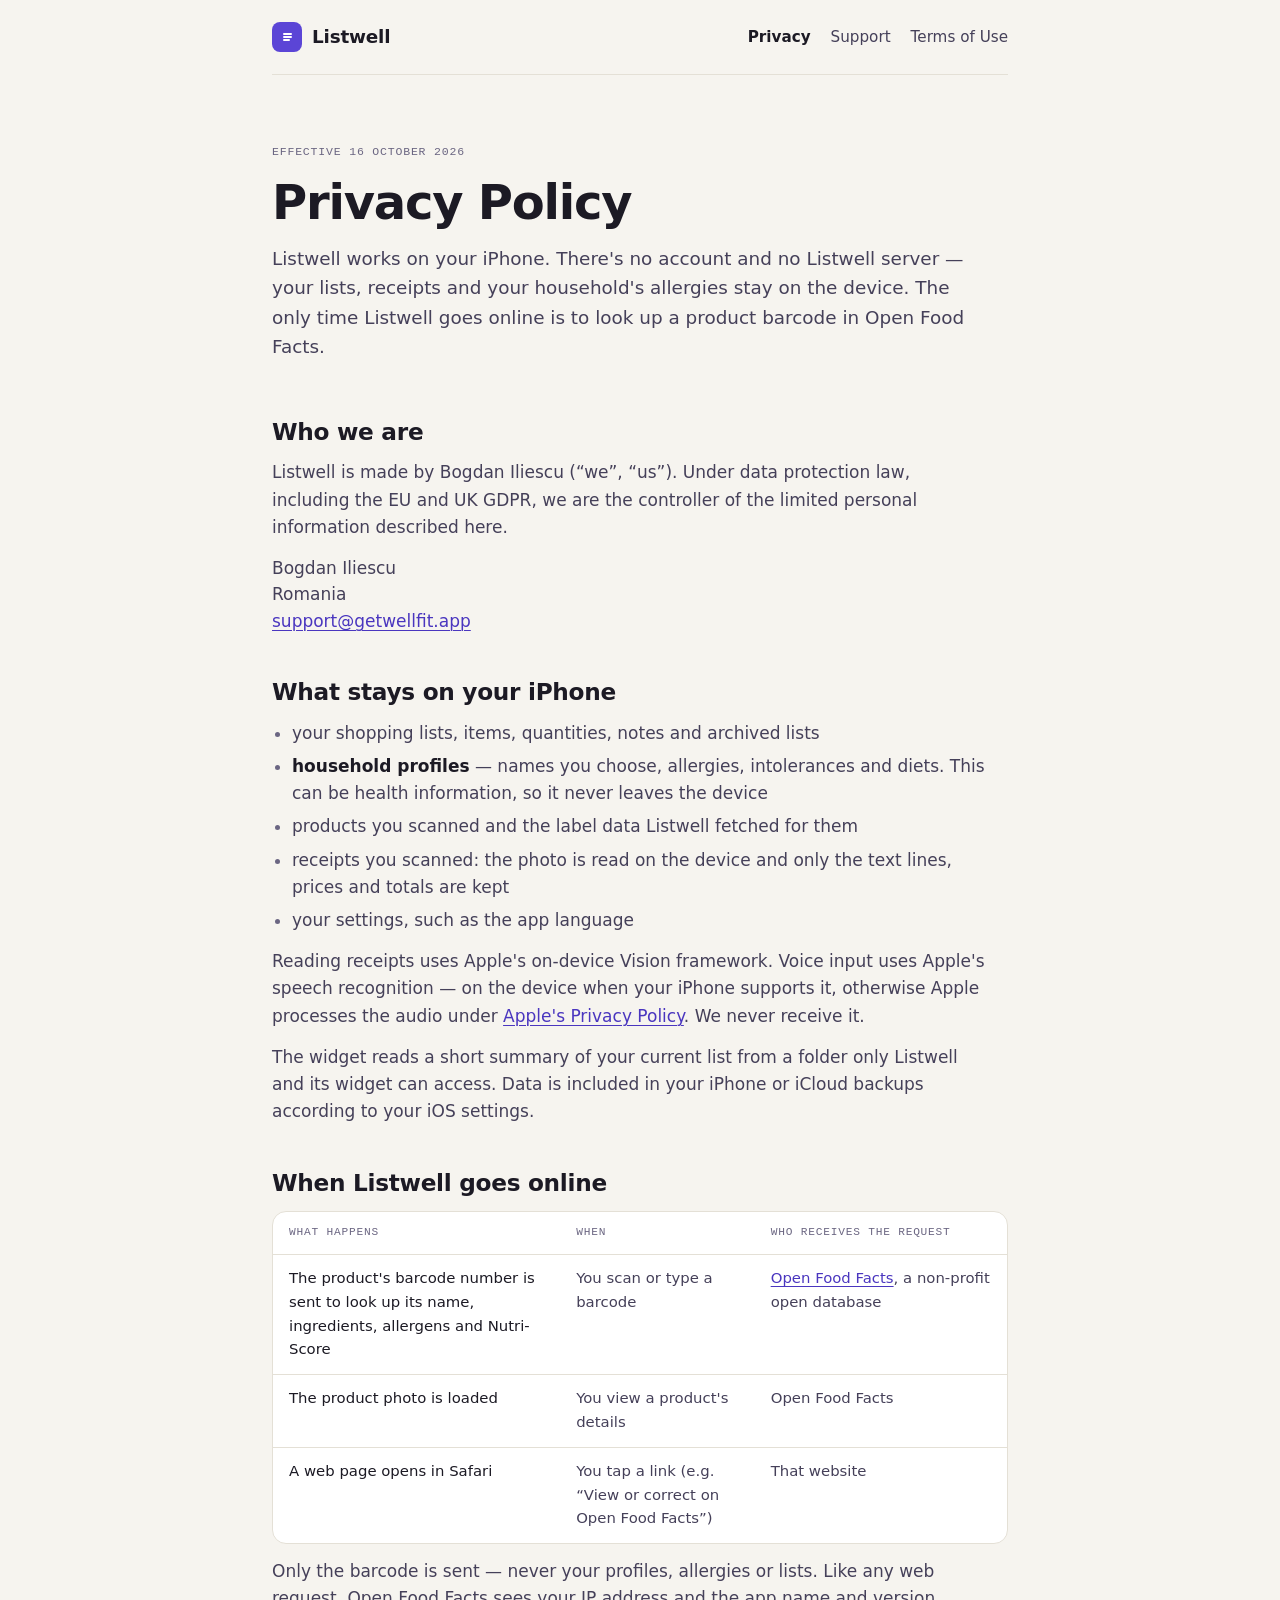
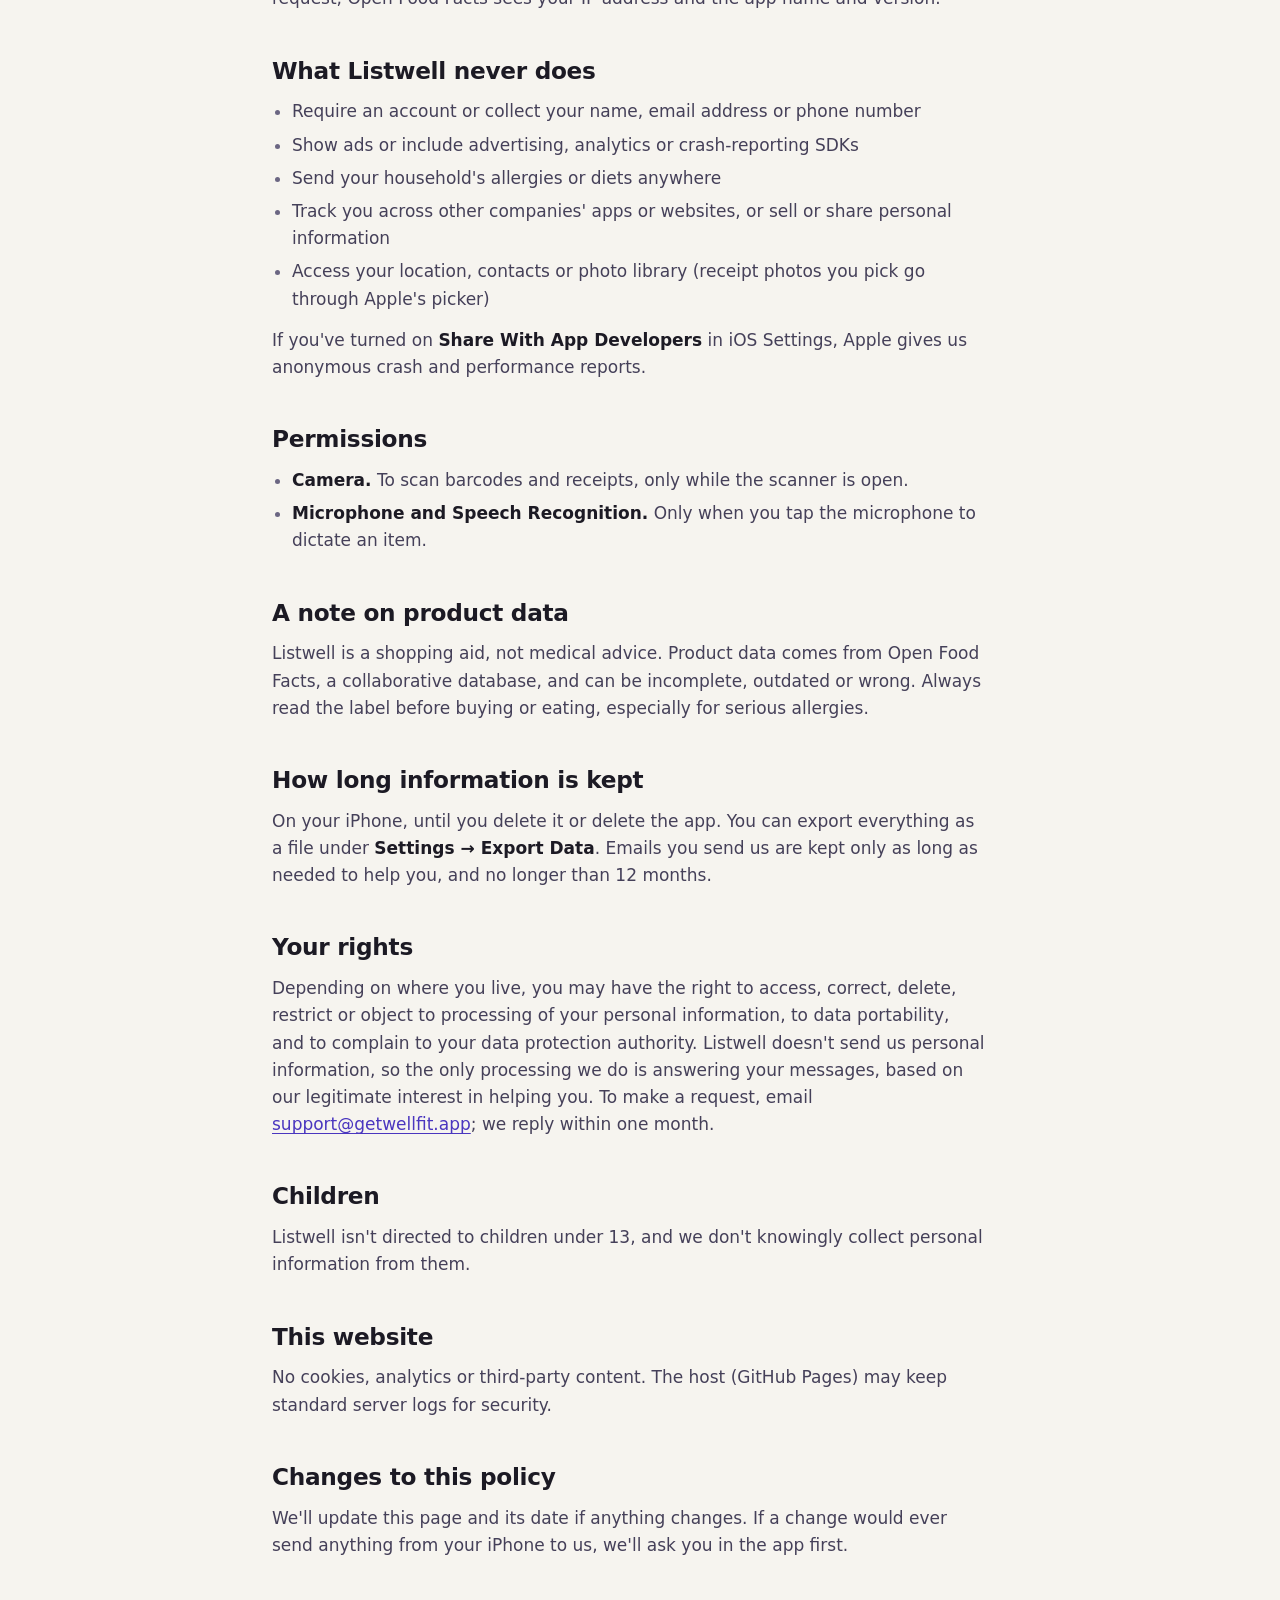
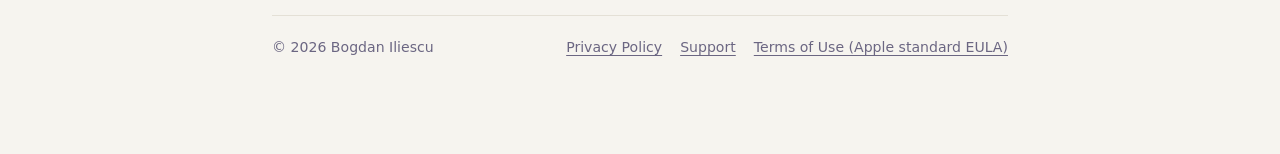
==== privacy.html @ f2dddb61 "Listwell privacy policy, support and landing pages Co-Authored-By: Claude Opus 5.5 <noreply@anthropi" ====
<!doctype html>
<html lang="en">
<head>
  <meta charset="utf-8">
  <meta name="viewport" content="width=device-width, initial-scale=1">
  <title>Listwell Privacy Policy</title>
  <meta name="description" content="Listwell keeps your lists and your household's allergies on your iPhone. No account, no server, no tracking.">
  <link rel="stylesheet" href="style.css">
</head>
<body>
<div class="page">

  <header class="topbar">
    <a class="brand" href="index.html">
      <span class="brand-mark" aria-hidden="true"><svg width="16" height="16" viewBox="0 0 16 16"><path d="M5 5h7M5 8h7M5 11h5" stroke="currentColor" stroke-width="2" stroke-linecap="round"/></svg></span>
      <span class="brand-name">Listwell</span>
    </a>
    <nav class="nav" aria-label="Site">
      <a href="privacy.html" aria-current="page">Privacy</a><a href="support.html">Support</a>
      <a href="https://www.apple.com/legal/internet-services/itunes/dev/stdeula/">Terms of Use</a>
    </nav>
  </header>

  <div class="intro">
    <span class="label">Effective 16 October 2026</span>
    <h1>Privacy Policy</h1>
    <p class="lede">Listwell works on your iPhone. There's no account and no Listwell server — your lists, receipts and your household's allergies stay on the device. The only time Listwell goes online is to look up a product barcode in Open Food Facts.</p>
  </div>

  <main class="doc">
    <section id="who">
      <h2>Who we are</h2>
      <p>Listwell is made by Bogdan Iliescu (“we”, “us”). Under data protection law, including the EU and UK GDPR, we are the controller of the limited personal information described here.</p>
      <address class="address">Bogdan Iliescu<br>Romania<br><a href="mailto:support@getwellfit.app">support@getwellfit.app</a></address>
    </section>

    <section id="on-device">
      <h2>What stays on your iPhone</h2>
      <ul>
        <li>your shopping lists, items, quantities, notes and archived lists</li>
        <li><strong>household profiles</strong> — names you choose, allergies, intolerances and diets. This can be health information, so it never leaves the device</li>
        <li>products you scanned and the label data Listwell fetched for them</li>
        <li>receipts you scanned: the photo is read on the device and only the text lines, prices and totals are kept</li>
        <li>your settings, such as the app language</li>
      </ul>
      <p>Reading receipts uses Apple's on-device Vision framework. Voice input uses Apple's speech recognition — on the device when your iPhone supports it, otherwise Apple processes the audio under <a href="https://www.apple.com/legal/privacy/">Apple's Privacy Policy</a>. We never receive it.</p>
      <p>The widget reads a short summary of your current list from a folder only Listwell and its widget can access. Data is included in your iPhone or iCloud backups according to your iOS settings.</p>
    </section>

    <section id="network">
      <h2>When Listwell goes online</h2>
      <div class="table-wrap">
        <table>
          <thead><tr><th>What happens</th><th>When</th><th>Who receives the request</th></tr></thead>
          <tbody>
            <tr><td>The product's barcode number is sent to look up its name, ingredients, allergens and Nutri-Score</td><td>You scan or type a barcode</td><td><a href="https://world.openfoodfacts.org/privacy">Open Food Facts</a>, a non-profit open database</td></tr>
            <tr><td>The product photo is loaded</td><td>You view a product's details</td><td>Open Food Facts</td></tr>
            <tr><td>A web page opens in Safari</td><td>You tap a link (e.g. “View or correct on Open Food Facts”)</td><td>That website</td></tr>
          </tbody>
        </table>
      </div>
      <p>Only the barcode is sent — never your profiles, allergies or lists. Like any web request, Open Food Facts sees your IP address and the app name and version.</p>
    </section>

    <section id="never">
      <h2>What Listwell never does</h2>
      <ul>
        <li>Require an account or collect your name, email address or phone number</li>
        <li>Show ads or include advertising, analytics or crash-reporting SDKs</li>
        <li>Send your household's allergies or diets anywhere</li>
        <li>Track you across other companies' apps or websites, or sell or share personal information</li>
        <li>Access your location, contacts or photo library (receipt photos you pick go through Apple's picker)</li>
      </ul>
      <p>If you've turned on <span class="path">Share With App Developers</span> in iOS Settings, Apple gives us anonymous crash and performance reports.</p>
    </section>

    <section id="permissions">
      <h2>Permissions</h2>
      <ul>
        <li><strong>Camera.</strong> To scan barcodes and receipts, only while the scanner is open.</li>
        <li><strong>Microphone and Speech Recognition.</strong> Only when you tap the microphone to dictate an item.</li>
      </ul>
    </section>

    <section id="safety">
      <h2>A note on product data</h2>
      <p>Listwell is a shopping aid, not medical advice. Product data comes from Open Food Facts, a collaborative database, and can be incomplete, outdated or wrong. Always read the label before buying or eating, especially for serious allergies.</p>
    </section>

    <section id="retention">
      <h2>How long information is kept</h2>
      <p>On your iPhone, until you delete it or delete the app. You can export everything as a file under <span class="path">Settings → Export Data</span>. Emails you send us are kept only as long as needed to help you, and no longer than 12 months.</p>
    </section>

    <section id="rights">
      <h2>Your rights</h2>
      <p>Depending on where you live, you may have the right to access, correct, delete, restrict or object to processing of your personal information, to data portability, and to complain to your data protection authority. Listwell doesn't send us personal information, so the only processing we do is answering your messages, based on our legitimate interest in helping you. To make a request, email <a href="mailto:support@getwellfit.app">support@getwellfit.app</a>; we reply within one month.</p>
    </section>

    <section id="children">
      <h2>Children</h2>
      <p>Listwell isn't directed to children under 13, and we don't knowingly collect personal information from them.</p>
    </section>

    <section id="website">
      <h2>This website</h2>
      <p>No cookies, analytics or third-party content. The host (GitHub Pages) may keep standard server logs for security.</p>
    </section>

    <section id="changes">
      <h2>Changes to this policy</h2>
      <p>We'll update this page and its date if anything changes. If a change would ever send anything from your iPhone to us, we'll ask you in the app first.</p>
    </section>
  </main>

  <footer class="footer">
    <span>© 2026 Bogdan Iliescu</span>
    <nav aria-label="Footer">
      <a href="privacy.html">Privacy Policy</a>
      <a href="support.html">Support</a>
      <a href="https://www.apple.com/legal/internet-services/itunes/dev/stdeula/">Terms of Use (Apple standard EULA)</a>
    </nav>
  </footer>

</div>
</body>
</html>
---- style.css ----
/* Listwell website — privacy policy and support.
   Self-contained on purpose: system fonts, no web fonts, no scripts, no third-party requests,
   so the site keeps the same promise the privacy policy makes. */

:root {
  color-scheme: light dark;
  --ground: #F6F4EF;
  --surface: #FFFFFF;
  --sunken: #EEEBE3;
  --ink: #1C1A24;
  --ink-2: #454059;
  --muted: #6B6682;
  --rule: #E4E0D6;
  --accent: #5B45D6;
  --accent-ink: #4A36BF;
  --on-accent: #FFFFFF;
  --good: #00785C;
  --wait: #9A5B00;
  --poor: #C1440E;
  --sans: -apple-system, BlinkMacSystemFont, "SF Pro Text", "Segoe UI", system-ui, Roboto, "Helvetica Neue", Arial, sans-serif;
  --display: -apple-system, BlinkMacSystemFont, "SF Pro Display", "Segoe UI", system-ui, Roboto, "Helvetica Neue", Arial, sans-serif;
  --mono: ui-monospace, "SF Mono", Menlo, Consolas, monospace;
}

@media (prefers-color-scheme: dark) {
  :root {
    --ground: #0E0D12;
    --surface: #1A1920;
    --sunken: #16141F;
    --ink: #ECEAF6;
    --ink-2: #C8C4D9;
    --muted: #9F9AB5;
    --rule: #2C2939;
    --accent: #A898FF;
    --accent-ink: #B6A3FA;
    --on-accent: #120E24;
    --good: #4FC486;
    --wait: #F0A34C;
    --poor: #F07A70;
  }
}

* { box-sizing: border-box; }
html { -webkit-text-size-adjust: 100%; scroll-padding-top: 20px; }

body {
  margin: 0;
  background: var(--ground);
  color: var(--ink);
  font-family: var(--sans);
  font-size: 17px;
  line-height: 1.6;
  padding-inline: 20px;
  padding-block: 0 96px;
}

.page { max-width: 46rem; margin-inline: auto; display: grid; gap: 56px; }

a { color: var(--accent-ink); text-underline-offset: 3px; text-decoration-thickness: 1px; }
a:hover { text-decoration-thickness: 2px; }
a:focus-visible, summary:focus-visible, .button:focus-visible {
  outline: 2px solid var(--accent);
  outline-offset: 3px;
  border-radius: 6px;
}

p, ul, ol { margin: 0; }
strong { font-weight: 600; color: var(--ink); }

h1, h2, h3 { font-family: var(--display); color: var(--ink); margin: 0; text-wrap: balance; }
h1 { font-size: clamp(2.2rem, 6vw, 3rem); font-weight: 800; letter-spacing: -0.025em; line-height: 1.05; }
h2 { font-size: 1.45rem; font-weight: 700; letter-spacing: -0.012em; line-height: 1.2; }
h3 { font-size: 1.05rem; font-weight: 650; line-height: 1.3; }

.label {
  font-family: var(--mono);
  font-size: 0.72rem;
  font-weight: 500;
  letter-spacing: 0.07em;
  text-transform: uppercase;
  color: var(--muted);
}

/* ---------- top bar ---------- */
.topbar {
  display: flex;
  flex-wrap: wrap;
  align-items: center;
  justify-content: space-between;
  gap: 12px 24px;
  padding-block: 22px;
  border-bottom: 1px solid var(--rule);
}
.brand { display: inline-flex; align-items: center; gap: 10px; text-decoration: none; color: var(--ink); }
.brand-mark {
  width: 30px; height: 30px; border-radius: 8px;
  background: var(--accent); color: var(--on-accent);
  display: grid; place-items: center;
}
.brand-name { font-family: var(--display); font-weight: 750; font-size: 1.15rem; letter-spacing: -0.01em; }
.nav { display: flex; flex-wrap: wrap; gap: 6px 20px; font-size: 0.95rem; }
.nav a { color: var(--ink-2); text-decoration: none; }
.nav a:hover { color: var(--accent-ink); text-decoration: underline; }
.nav a[aria-current="page"] { color: var(--ink); font-weight: 600; }

/* ---------- page header ---------- */
.intro { display: grid; gap: 16px; padding-top: 12px; }
.lede { font-size: 1.15rem; color: var(--ink-2); max-width: 60ch; }
.meta { font-size: 0.9rem; color: var(--muted); }

/* ---------- at a glance ---------- */
.glance {
  list-style: none;
  padding: 0;
  display: grid;
  grid-template-columns: repeat(2, minmax(0, 1fr));
  background: var(--surface);
  border: 1px solid var(--rule);
  border-radius: 16px;
  overflow: hidden;
}
.glance li { display: grid; grid-template-columns: 22px minmax(0, 1fr); gap: 12px; padding: 20px 22px; }
.glance li:nth-child(odd) { border-right: 1px solid var(--rule); }
.glance li:nth-child(n+3) { border-top: 1px solid var(--rule); }
.glance svg { width: 20px; height: 20px; color: var(--accent); margin-top: 2px; }
.glance p { font-size: 0.97rem; color: var(--ink-2); }
.glance strong { display: block; font-family: var(--display); margin-bottom: 2px; }

/* ---------- on this page ---------- */
.toc { display: grid; gap: 10px; }
.toc ol {
  padding-left: 1.3rem;
  columns: 2;
  column-gap: 32px;
  font-size: 0.95rem;
}
.toc li { break-inside: avoid; padding-block: 2px; }
.toc a { color: var(--ink-2); text-decoration: none; }
.toc a:hover { color: var(--accent-ink); text-decoration: underline; }

/* ---------- body sections ---------- */
.doc { display: grid; gap: 44px; }
.doc section { display: grid; gap: 14px; }
.doc section > p, .doc section > ul, .doc section > ol { max-width: 66ch; color: var(--ink-2); }
.doc ul, .doc ol { padding-left: 1.25rem; display: grid; gap: 6px; }
.doc li::marker { color: var(--muted); }

.address { font-style: normal; color: var(--ink-2); line-height: 1.55; }

.table-wrap {
  overflow-x: auto;
  background: var(--surface);
  border: 1px solid var(--rule);
  border-radius: 14px;
}
table { width: 100%; border-collapse: collapse; font-size: 0.93rem; min-width: 38rem; }
th, td { padding: 12px 16px; text-align: left; vertical-align: top; border-bottom: 1px solid var(--rule); }
tbody tr:last-child td { border-bottom: 0; }
thead th {
  font-family: var(--mono);
  font-size: 0.7rem;
  font-weight: 500;
  letter-spacing: 0.07em;
  text-transform: uppercase;
  color: var(--muted);
  white-space: nowrap;
}
td { color: var(--ink-2); }
td:first-child { color: var(--ink); font-weight: 500; }

.aside {
  display: grid;
  gap: 6px;
  padding: 16px 20px;
  border-radius: 12px;
  background: var(--sunken);
  border: 1px solid var(--rule);
  color: var(--ink-2);
  font-size: 0.96rem;
  max-width: 66ch;
}

/* ---------- support: contact card ---------- */
.contact {
  display: grid;
  grid-template-columns: minmax(0, 1fr) auto;
  gap: 16px 24px;
  align-items: center;
  background: var(--surface);
  border: 1px solid var(--rule);
  border-radius: 16px;
  padding: 24px;
}
.contact p { color: var(--ink-2); font-size: 0.97rem; }
.contact h2 { font-size: 1.25rem; margin-bottom: 4px; }
.button {
  display: inline-flex;
  align-items: center;
  gap: 8px;
  padding: 12px 20px;
  border-radius: 12px;
  background: var(--accent);
  color: var(--on-accent);
  font-family: var(--display);
  font-weight: 650;
  text-decoration: none;
  white-space: nowrap;
}
.button:hover { text-decoration: none; filter: brightness(1.06); }

.requirements {
  list-style: none;
  padding: 0;
  display: grid;
  grid-template-columns: repeat(3, minmax(0, 1fr));
  gap: 12px;
}
.requirements li {
  display: grid;
  gap: 4px;
  align-content: start;
  padding: 16px 18px;
  border: 1px solid var(--rule);
  border-radius: 12px;
  background: var(--surface);
  font-size: 0.93rem;
  color: var(--ink-2);
}
.requirements strong { font-family: var(--display); }

/* ---------- support: FAQ ---------- */
.faq-group { display: grid; gap: 10px; }
.faq { border-top: 1px solid var(--rule); }
.faq:last-child { border-bottom: 1px solid var(--rule); }
.faq summary {
  list-style: none;
  cursor: pointer;
  display: grid;
  grid-template-columns: minmax(0, 1fr) 20px;
  gap: 16px;
  align-items: center;
  padding-block: 15px;
  font-family: var(--display);
  font-weight: 600;
  font-size: 1.02rem;
  color: var(--ink);
}
.faq summary::-webkit-details-marker { display: none; }
.faq summary svg { width: 18px; height: 18px; color: var(--muted); transition: transform 160ms ease; }
.faq[open] summary svg { transform: rotate(180deg); }
.faq-body { display: grid; gap: 10px; padding: 0 0 18px; color: var(--ink-2); max-width: 64ch; }
.faq-body ol, .faq-body ul { padding-left: 1.25rem; display: grid; gap: 4px; }

.path { font-family: var(--display); font-weight: 600; color: var(--ink); white-space: nowrap; }

/* Torn's own decision vocabulary, as it appears in the app */
.pill {
  --c: var(--muted);
  display: inline-flex;
  align-items: center;
  font-family: var(--display);
  font-size: 0.82rem;
  font-weight: 650;
  line-height: 1;
  padding: 4px 9px;
  border-radius: 999px;
  color: var(--c);
  background: color-mix(in srgb, var(--c) 14%, transparent);
  vertical-align: 1px;
}
.pill-keep { --c: var(--good); }
.pill-done { --c: var(--accent-ink); }
.pill-pass { --c: var(--wait); }

.decisions { list-style: none; padding: 0 !important; display: grid; gap: 10px !important; }
.decisions li { display: grid; grid-template-columns: 4.2rem minmax(0, 1fr); gap: 12px; align-items: baseline; }

/* ---------- footer ---------- */
.footer {
  display: flex;
  flex-wrap: wrap;
  justify-content: space-between;
  gap: 10px 24px;
  padding-top: 20px;
  border-top: 1px solid var(--rule);
  font-size: 0.88rem;
  color: var(--muted);
}
.footer nav { display: flex; flex-wrap: wrap; gap: 6px 18px; }
.footer a { color: var(--muted); }

@media (max-width: 640px) {
  body { font-size: 16px; }
  .page { gap: 44px; }
  .glance { grid-template-columns: minmax(0, 1fr); }
  .glance li:nth-child(odd) { border-right: 0; }
  .glance li + li { border-top: 1px solid var(--rule); }
  .toc ol { columns: 1; }
  .contact { grid-template-columns: minmax(0, 1fr); }
  .requirements { grid-template-columns: minmax(0, 1fr); }
}

@media (prefers-reduced-motion: reduce) {
  .faq summary svg { transition: none; }
}
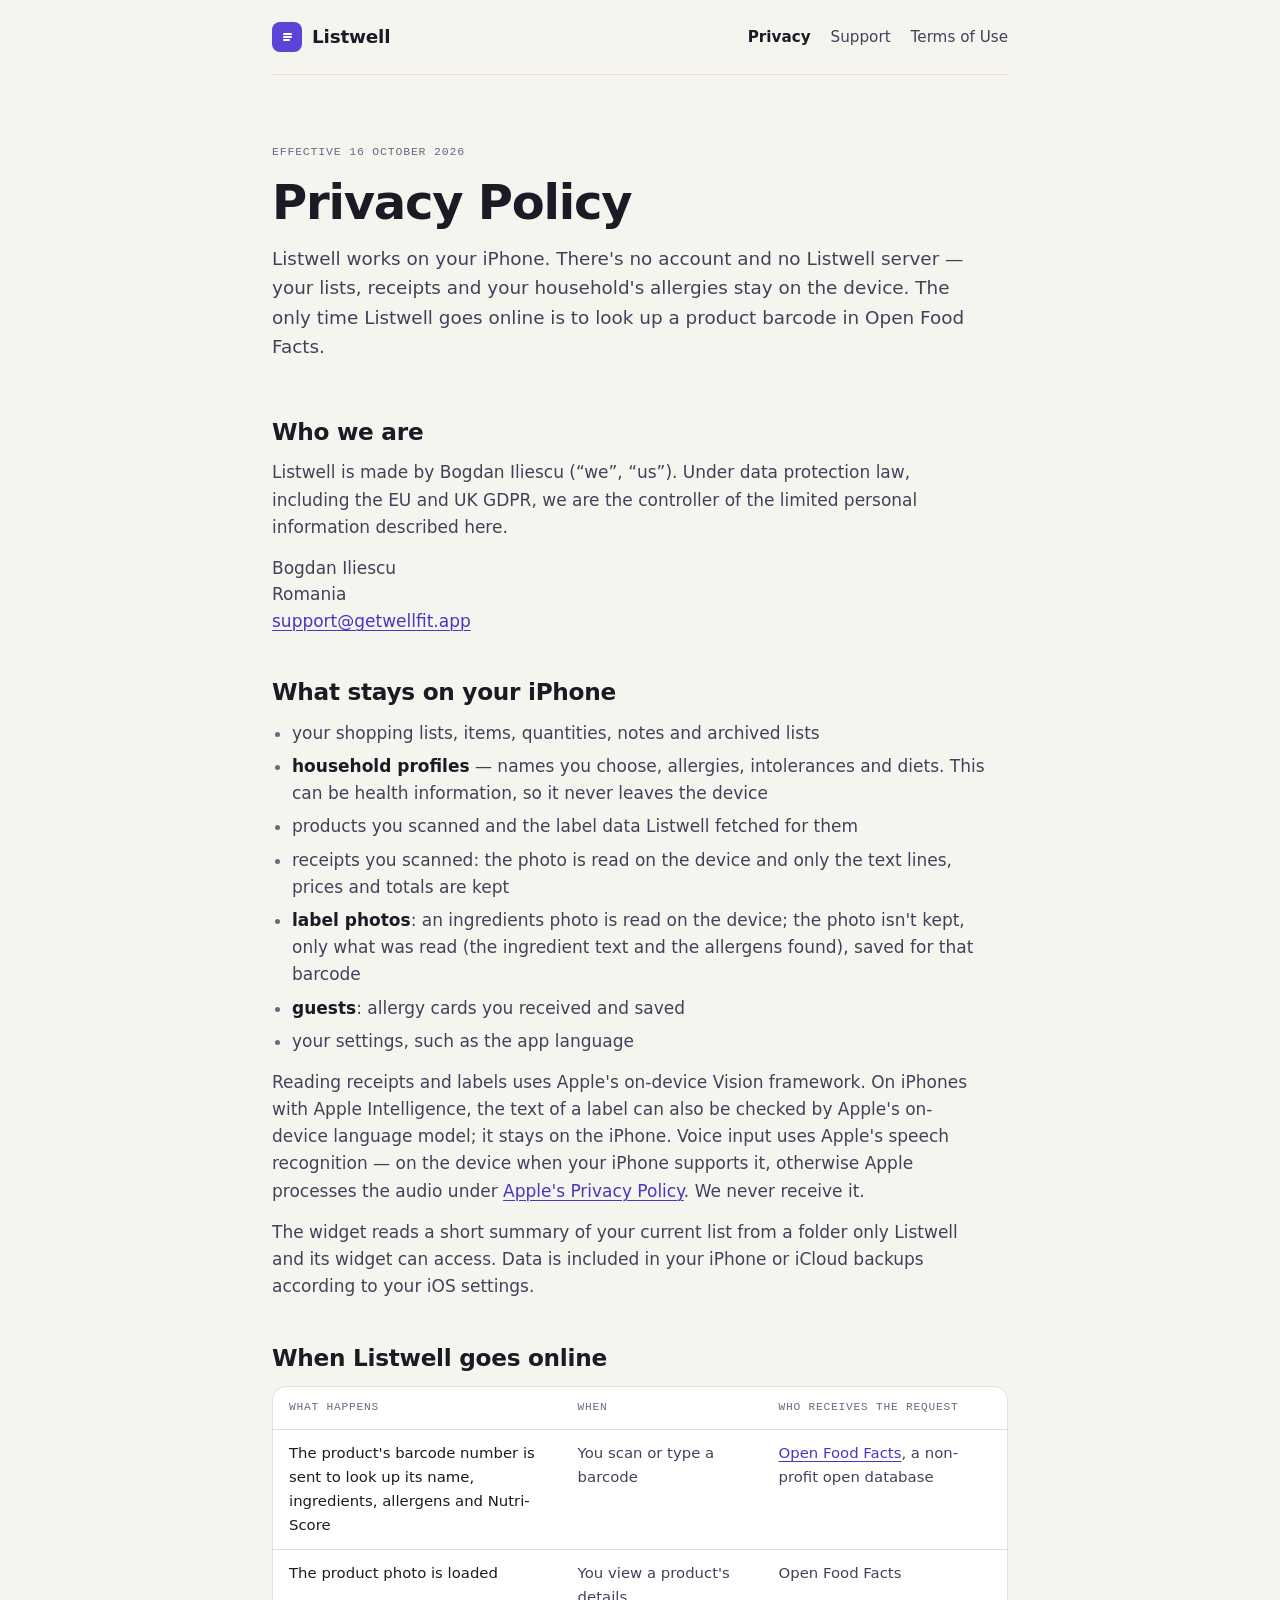
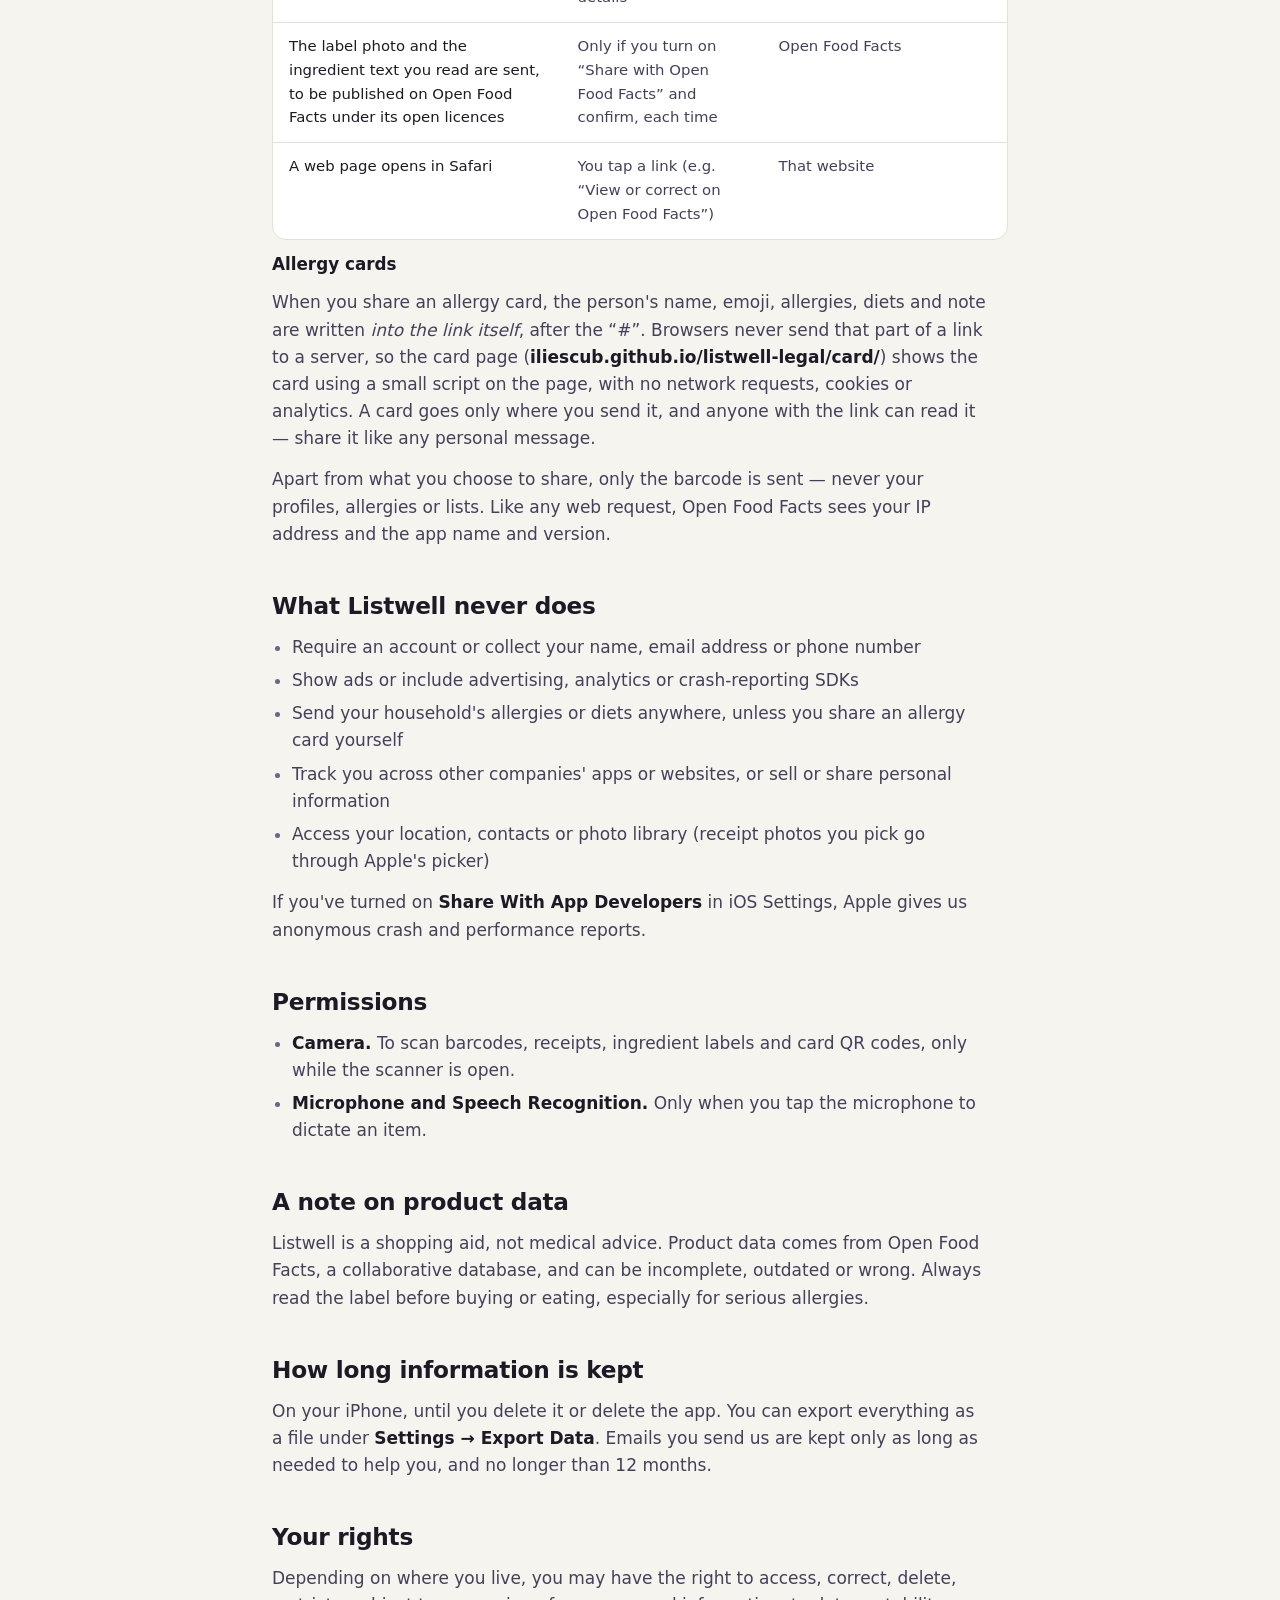
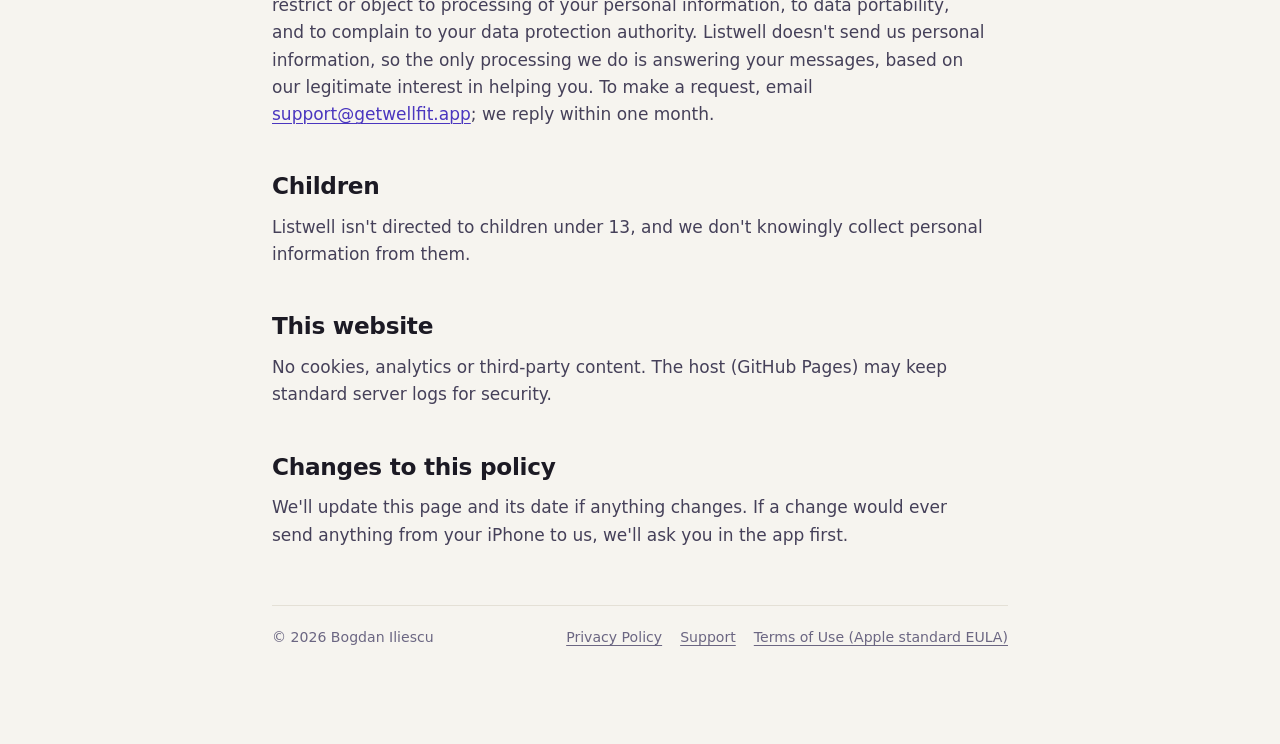
==== commit 903efd96: "Privacy policy: label photos, allergy cards, optional Open Food Facts sharing (Listwell 1.1) Co-Auth" ====
--- a/privacy.html
+++ b/privacy.html
@@ -41,9 +41,11 @@
         <li><strong>household profiles</strong> — names you choose, allergies, intolerances and diets. This can be health information, so it never leaves the device</li>
         <li>products you scanned and the label data Listwell fetched for them</li>
         <li>receipts you scanned: the photo is read on the device and only the text lines, prices and totals are kept</li>
+        <li><strong>label photos</strong>: an ingredients photo is read on the device; the photo isn't kept, only what was read (the ingredient text and the allergens found), saved for that barcode</li>
+        <li><strong>guests</strong>: allergy cards you received and saved</li>
         <li>your settings, such as the app language</li>
       </ul>
-      <p>Reading receipts uses Apple's on-device Vision framework. Voice input uses Apple's speech recognition — on the device when your iPhone supports it, otherwise Apple processes the audio under <a href="https://www.apple.com/legal/privacy/">Apple's Privacy Policy</a>. We never receive it.</p>
+      <p>Reading receipts and labels uses Apple's on-device Vision framework. On iPhones with Apple Intelligence, the text of a label can also be checked by Apple's on-device language model; it stays on the iPhone. Voice input uses Apple's speech recognition — on the device when your iPhone supports it, otherwise Apple processes the audio under <a href="https://www.apple.com/legal/privacy/">Apple's Privacy Policy</a>. We never receive it.</p>
       <p>The widget reads a short summary of your current list from a folder only Listwell and its widget can access. Data is included in your iPhone or iCloud backups according to your iOS settings.</p>
     </section>
 
@@ -55,11 +57,14 @@
           <tbody>
             <tr><td>The product's barcode number is sent to look up its name, ingredients, allergens and Nutri-Score</td><td>You scan or type a barcode</td><td><a href="https://world.openfoodfacts.org/privacy">Open Food Facts</a>, a non-profit open database</td></tr>
             <tr><td>The product photo is loaded</td><td>You view a product's details</td><td>Open Food Facts</td></tr>
+            <tr><td>The label photo and the ingredient text you read are sent, to be published on Open Food Facts under its open licences</td><td>Only if you turn on “Share with Open Food Facts” and confirm, each time</td><td>Open Food Facts</td></tr>
             <tr><td>A web page opens in Safari</td><td>You tap a link (e.g. “View or correct on Open Food Facts”)</td><td>That website</td></tr>
           </tbody>
         </table>
       </div>
-      <p>Only the barcode is sent — never your profiles, allergies or lists. Like any web request, Open Food Facts sees your IP address and the app name and version.</p>
+      <h3>Allergy cards</h3>
+      <p>When you share an allergy card, the person's name, emoji, allergies, diets and note are written <em>into the link itself</em>, after the “#”. Browsers never send that part of a link to a server, so the card page (<span class="path">iliescub.github.io/listwell-legal/card/</span>) shows the card using a small script on the page, with no network requests, cookies or analytics. A card goes only where you send it, and anyone with the link can read it — share it like any personal message.</p>
+      <p>Apart from what you choose to share, only the barcode is sent — never your profiles, allergies or lists. Like any web request, Open Food Facts sees your IP address and the app name and version.</p>
     </section>
 
     <section id="never">
@@ -67,7 +72,7 @@
       <ul>
         <li>Require an account or collect your name, email address or phone number</li>
         <li>Show ads or include advertising, analytics or crash-reporting SDKs</li>
-        <li>Send your household's allergies or diets anywhere</li>
+        <li>Send your household's allergies or diets anywhere, unless you share an allergy card yourself</li>
         <li>Track you across other companies' apps or websites, or sell or share personal information</li>
         <li>Access your location, contacts or photo library (receipt photos you pick go through Apple's picker)</li>
       </ul>
@@ -77,7 +82,7 @@
     <section id="permissions">
       <h2>Permissions</h2>
       <ul>
-        <li><strong>Camera.</strong> To scan barcodes and receipts, only while the scanner is open.</li>
+        <li><strong>Camera.</strong> To scan barcodes, receipts, ingredient labels and card QR codes, only while the scanner is open.</li>
         <li><strong>Microphone and Speech Recognition.</strong> Only when you tap the microphone to dictate an item.</li>
       </ul>
     </section>
